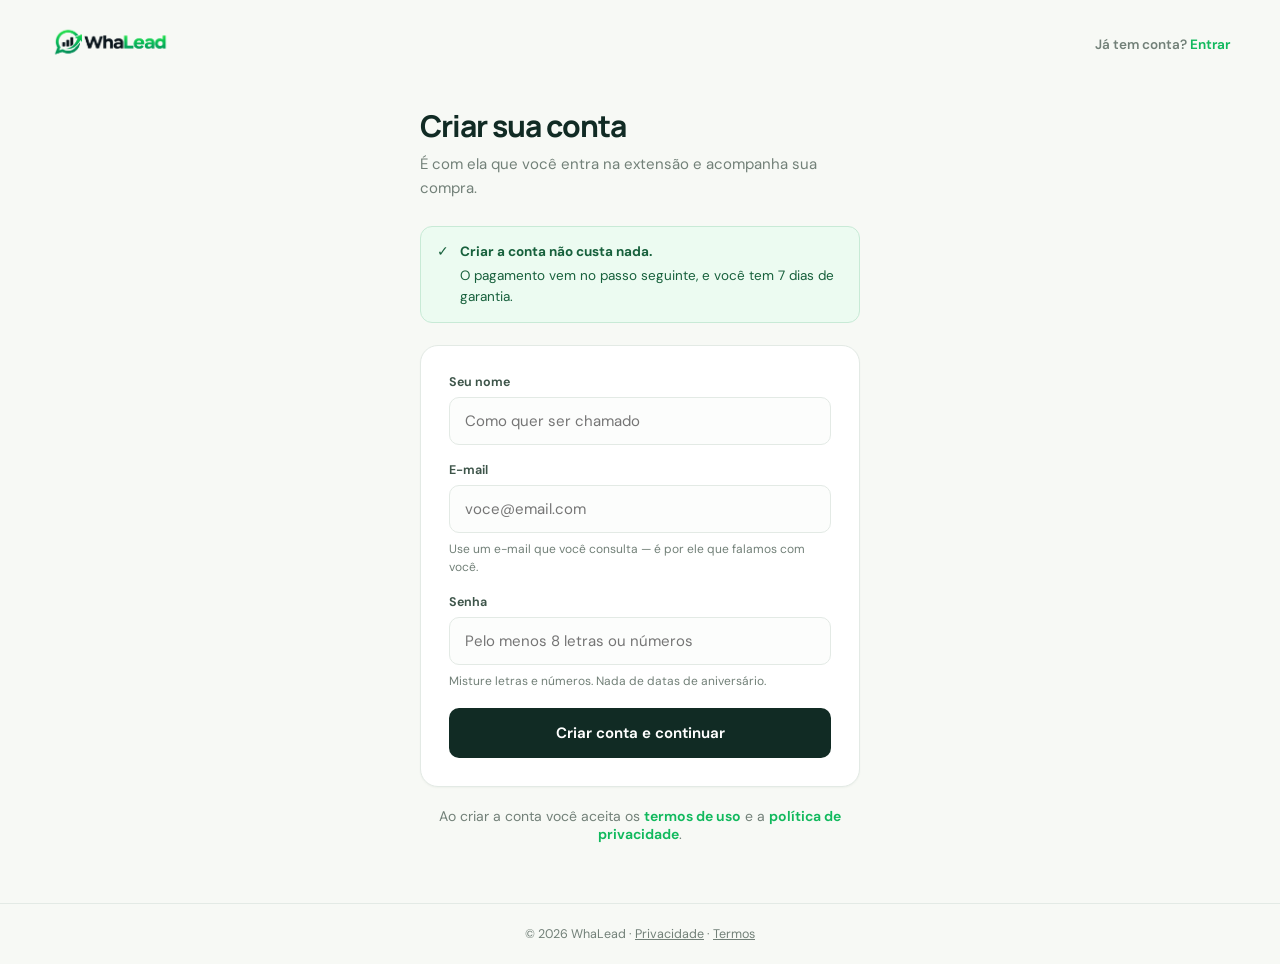
==== criar-conta.html @ 156eeb87 "Add files via upload" ====
<!doctype html>
<html lang="pt-BR">
<head>
<meta charset="utf-8">
<meta name="viewport" content="width=device-width,initial-scale=1">
<title>Criar conta — WhaLead</title>
<meta name="robots" content="noindex">
<link rel="icon" href="brand.png">
<link rel="stylesheet" href="conta.css">
</head>
<body>
<header>
  <a class="brand" href="index.html"><img src="logo-whalead.png" alt="WhaLead"></a>
  <nav>Já tem conta? <a href="entrar.html" style="color:#11b95d;font-weight:650">Entrar</a></nav>
</header>

<main><div class="caixa">
  <h1>Criar sua conta</h1>
  <p class="sub">É com ela que você entra na extensão e acompanha sua compra.</p>

  <div class="selo"><span>✓</span><span><b>Criar a conta não custa nada.</b>
    O pagamento vem no passo seguinte, e você tem
    <span data-t="garantia">7</span> dias de garantia.</span></div>

  <form id="f" novalidate>
    <div class="erro" id="erro"></div>
    <div class="campo">
      <label for="nome">Seu nome</label>
      <input id="nome" autocomplete="name" placeholder="Como quer ser chamado">
    </div>
    <div class="campo">
      <label for="email">E-mail</label>
      <input id="email" type="email" autocomplete="email" placeholder="voce@email.com" required>
      <p class="dica">Use um e-mail que você consulta — é por ele que falamos com você.</p>
    </div>
    <div class="campo">
      <label for="senha">Senha</label>
      <input id="senha" type="password" autocomplete="new-password"
             placeholder="Pelo menos 8 letras ou números" required>
      <p class="dica">Misture letras e números. Nada de datas de aniversário.</p>
    </div>
    <button id="bt" type="submit">Criar conta e continuar</button>
  </form>

  <p class="pe">Ao criar a conta você aceita os <a href="termos.html">termos de uso</a>
    e a <a href="privacidade.html">política de privacidade</a>.</p>
</div></main>

<footer>© <span data-t="ano">2026</span> WhaLead ·
  <a href="privacidade.html">Privacidade</a> · <a href="termos.html">Termos</a></footer>

<script src="config.js"></script>
<script src="comum.js"></script>
<script>
(function () {
  var C = window.WHALEAD_CONFIG || {};
  var f = document.getElementById('f'), bt = document.getElementById('bt'),
      cx = document.getElementById('erro');

  function erro(t) { cx.textContent = t; cx.className = 'erro on';
    bt.disabled = false; bt.textContent = 'Criar conta e continuar'; }

  f.addEventListener('submit', async function (ev) {
    ev.preventDefault();
    cx.className = 'erro';
    var email = document.getElementById('email').value.trim(),
        senha = document.getElementById('senha').value;
    if (!email) return erro('Escreva seu e-mail.');
    if (senha.length < 8) return erro('A senha precisa de pelo menos 8 letras ou números.');

    if (!C.api) {   // servidor ainda não publicado: segue direto ao pagamento
      location.href = C.checkoutUrl || 'index.html';
      return;
    }
    bt.disabled = true; bt.textContent = 'Criando…';
    try {
      var r = await fetch(C.api + '/criar-conta', {
        method: 'POST', headers: { 'content-type': 'application/json' },
        body: JSON.stringify({ nome: document.getElementById('nome').value.trim(),
          email: email, senha: senha, apelido: 'Site' })
      });
      var j = await r.json();
      if (!j.ok) return erro(j.erro === 'ja_existe'
        ? 'Já existe uma conta com esse e-mail. Use "Entrar" ali em cima.'
        : (j.erro || 'Não consegui criar a conta agora. Tente de novo.'));
      localStorage.setItem('wl_sessao', j.sessao);
      localStorage.setItem('wl_email', j.email);
      location.href = 'painel.html?comprar=1';
    } catch (e) {
      erro('Não consegui falar com o servidor. Confira sua internet e tente de novo.');
    }
  });
})();
</script>
</body>
</html>
---- conta.css ----
/* páginas de conta — mesma linguagem visual da página de vendas */
@import url('https://fonts.googleapis.com/css2?family=DM+Sans:wght@400;500;600;700&family=Manrope:wght@600;700;750;800&display=swap');
:root{--green:#64ed92;--bright:#17cb68;--ink:#112b24;--muted:#728078;
  --line:#e3eae5;--cream:#f7f9f5;--bad:#c0392b}
*{box-sizing:border-box}
body{margin:0;color:var(--ink);font-family:'DM Sans',sans-serif;background:var(--cream);
  min-height:100vh;display:grid;grid-template-rows:auto 1fr auto;-webkit-font-smoothing:antialiased}
a{color:inherit;text-decoration:none}
header{height:88px;max-width:1240px;margin:auto;width:100%;display:flex;
  align-items:center;justify-content:space-between;padding:0 30px}
.brand img{height:40px;object-fit:contain;display:block}
header nav{font-size:13.5px;font-weight:600;color:var(--muted)}
header nav a:hover{color:var(--ink)}
main{display:grid;place-items:center;padding:20px 24px 60px;width:100%}
.caixa{width:100%;max-width:440px}
h1{font:750 30px/1.2 Manrope,sans-serif;letter-spacing:-1px;margin:0 0 8px}
.sub{color:var(--muted);font-size:15px;line-height:1.6;margin:0 0 26px}
form,.cartao{background:#fff;border:1px solid var(--line);border-radius:18px;padding:28px;
  box-shadow:0 1px 2px rgba(17,43,36,.04)}
label{display:block;font-size:12.5px;font-weight:650;margin:0 0 7px;color:#3d5449}
.campo{margin-bottom:17px}
input{width:100%;font:inherit;font-size:15px;padding:13px 15px;border:1px solid var(--line);
  border-radius:10px;background:#fcfdfc;color:inherit;transition:border-color .15s}
input:focus{outline:none;border-color:var(--bright);background:#fff;
  box-shadow:0 0 0 3px rgba(23,203,104,.12)}
.dica{font-size:12px;color:var(--muted);margin:7px 0 0;line-height:1.55}
button,.btn{width:100%;border:0;cursor:pointer;font:650 15px 'DM Sans',sans-serif;color:#fff;
  background:var(--ink);border-radius:10px;padding:15px;margin-top:6px;transition:background .18s;
  display:block;text-align:center}
button:hover:not(:disabled),.btn:hover{background:#0b1f1a}
button:disabled{opacity:.55;cursor:progress}
.btn.verde{background:var(--bright)}.btn.verde:hover{background:#14a85b}
.btn.claro{background:#fff;color:var(--ink);border:1px solid var(--line);margin-top:9px}
.btn.claro:hover{background:var(--cream)}
.erro{display:none;background:#fdecea;border:1px solid #f5c6c0;color:var(--bad);
  border-radius:10px;padding:12px 14px;font-size:13.5px;margin-bottom:17px;line-height:1.5}
.erro.on{display:block}
.selo{display:flex;gap:11px;align-items:flex-start;background:#ecfbf1;border:1px solid #c8ead6;
  border-radius:12px;padding:14px 16px;margin-bottom:22px;font-size:13.5px;
  color:#17603c;line-height:1.6}
.selo b{display:block;margin-bottom:2px}
.pe{text-align:center;margin:20px 0 0;font-size:14px;color:var(--muted)}
.pe a{color:#11b95d;font-weight:650}
.esq{text-align:right;margin:-8px 0 17px}
.esq a{font-size:12.5px;color:var(--muted)}
footer{border-top:1px solid var(--line);padding:22px 30px;font-size:12.5px;color:var(--muted);
  text-align:center}
footer a{color:var(--muted);text-decoration:underline}
/* painel */
.pino{display:inline-flex;align-items:center;gap:7px;font-size:12px;font-weight:700;
  padding:6px 13px;border-radius:30px;letter-spacing:.3px}
.p-ativo{background:#ecfbf1;color:#11803f}.p-sem{background:#fdecea;color:var(--bad)}
.p-teste{background:#fff7e6;color:#9a6700}
.cartao h2{font:750 21px Manrope,sans-serif;margin:10px 0 6px;letter-spacing:-.5px}
.cartao h3{font:700 15px Manrope,sans-serif;margin:0 0 14px}
.cartao p{color:var(--muted);margin:0;font-size:14.5px;line-height:1.6}
.cartao+.cartao{margin-top:16px}
dl{display:grid;grid-template-columns:auto 1fr;gap:11px 22px;margin:0;font-size:14.5px}
dt{color:var(--muted)}dd{margin:0;font-weight:600;word-break:break-word}
ol{margin:0;padding-left:20px;color:var(--muted);font-size:14.5px}
ol li{margin-bottom:9px}ol b{color:var(--ink)}
.carregando{text-align:center;padding:70px 0;color:var(--muted)}
.oculto{display:none}
.sairlink{background:none;border:0;color:var(--muted);font:inherit;font-size:13.5px;
  cursor:pointer;padding:8px;width:auto;margin:0}
.sairlink:hover{color:var(--bad);background:none}
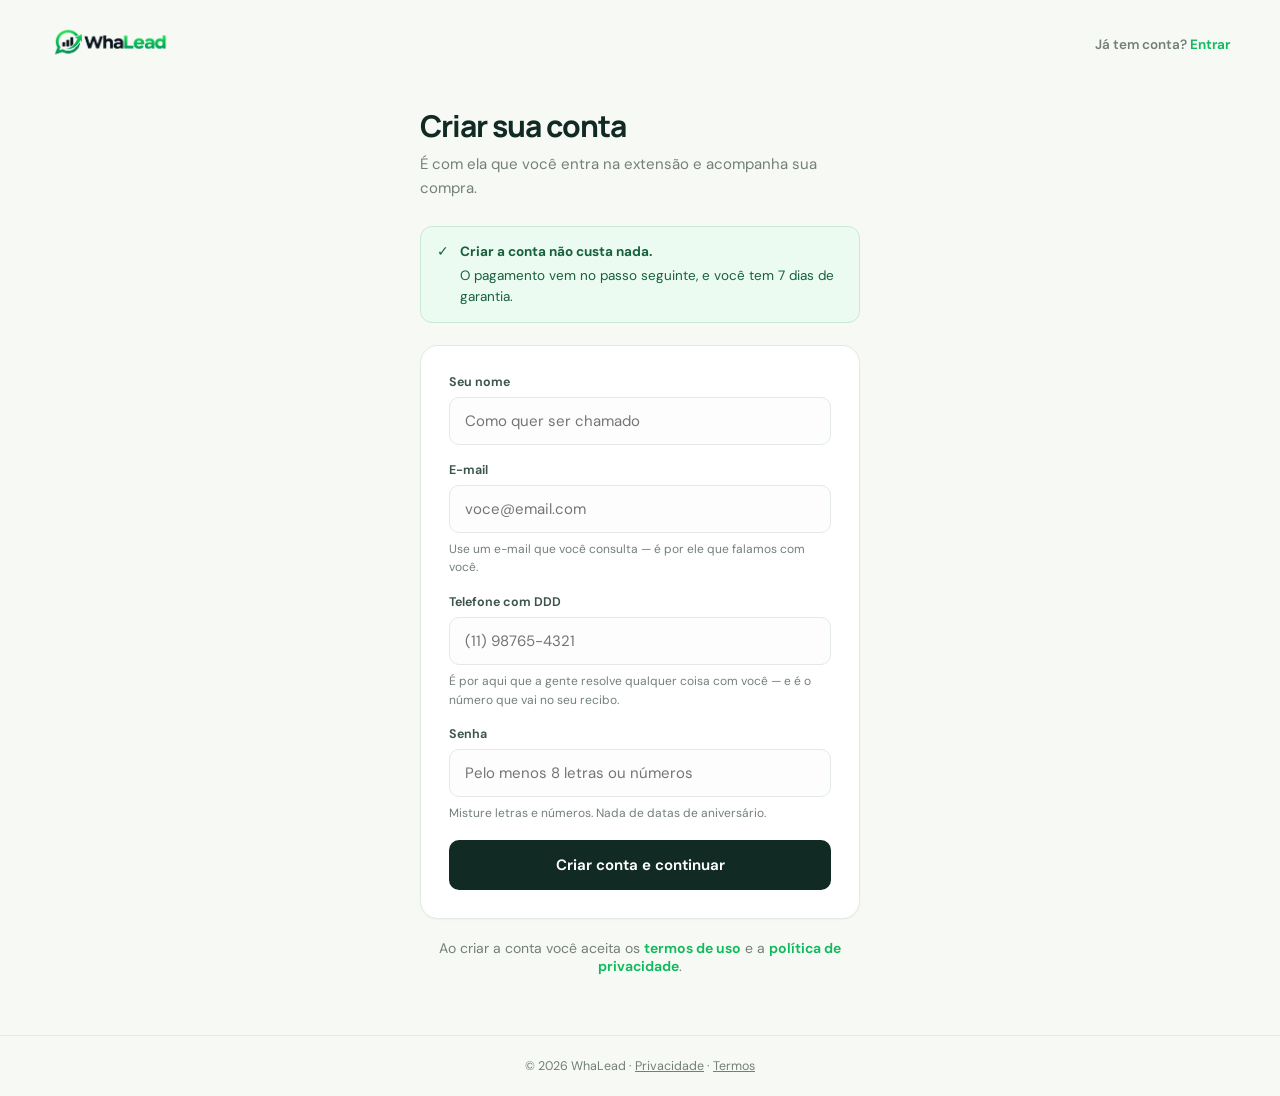
==== commit 644c0809: "Add files via upload" ====
--- a/criar-conta.html
+++ b/criar-conta.html
@@ -34,6 +34,13 @@
       <p class="dica">Use um e-mail que você consulta — é por ele que falamos com você.</p>
     </div>
     <div class="campo">
+      <label for="tel">Telefone com DDD</label>
+      <input id="tel" type="tel" inputmode="numeric" autocomplete="tel"
+             placeholder="(11) 98765-4321" maxlength="16" required>
+      <p class="dica">É por aqui que a gente resolve qualquer coisa com você — e é o
+        número que vai no seu recibo.</p>
+    </div>
+    <div class="campo">
       <label for="senha">Senha</label>
       <input id="senha" type="password" autocomplete="new-password"
              placeholder="Pelo menos 8 letras ou números" required>
@@ -60,12 +67,40 @@
   function erro(t) { cx.textContent = t; cx.className = 'erro on';
     bt.disabled = false; bt.textContent = 'Criar conta e continuar'; }
 
+  /* ---- telefone: a pessoa digita só números e a tela formata sozinha ---- */
+  var so = function (v) {
+    return String(v || '').replace(/\D+/g, '').replace(/^0+/, '')
+      .replace(/^55(?=\d{10,11}$)/, '').slice(0, 11);
+  };
+  function mascara(v) {
+    var n = so(v);
+    if (n.length <= 2)  return n.length ? '(' + n : '';
+    if (n.length <= 6)  return '(' + n.slice(0,2) + ') ' + n.slice(2);
+    if (n.length <= 10) return '(' + n.slice(0,2) + ') ' + n.slice(2,6) + '-' + n.slice(6);
+    return '(' + n.slice(0,2) + ') ' + n.slice(2,7) + '-' + n.slice(7);
+  }
+  function problemaDoTelefone(n) {
+    if (!n) return 'Escreva seu telefone com DDD.';
+    if (n.length < 10) return 'Faltam dígitos no telefone. Escreva o DDD e o número.';
+    if (Number(n.slice(0,2)) < 11) return 'Esse DDD não existe. Confira os dois primeiros dígitos.';
+    if (n.length === 11 && n[2] !== '9')
+      return 'Celular tem 9 na frente do número. Confira, ou tire um dígito se for fixo.';
+    if (/^(\d)\1+$/.test(n.slice(2))) return 'Esse número não parece de verdade. Confira.';
+    return '';
+  }
+  var cTel = document.getElementById('tel');
+  cTel.addEventListener('input', function () { cTel.value = mascara(cTel.value); });
+  cTel.addEventListener('blur', function () { cTel.value = mascara(cTel.value); });
+
   f.addEventListener('submit', async function (ev) {
     ev.preventDefault();
     cx.className = 'erro';
     var email = document.getElementById('email').value.trim(),
-        senha = document.getElementById('senha').value;
+        senha = document.getElementById('senha').value,
+        tel   = so(document.getElementById('tel').value);
     if (!email) return erro('Escreva seu e-mail.');
+    var ruimTel = problemaDoTelefone(tel);
+    if (ruimTel) return erro(ruimTel);
     if (senha.length < 8) return erro('A senha precisa de pelo menos 8 letras ou números.');
 
     if (!C.api) {   // servidor ainda não publicado: segue direto ao pagamento
@@ -77,7 +112,7 @@
       var r = await fetch(C.api + '/criar-conta', {
         method: 'POST', headers: { 'content-type': 'application/json' },
         body: JSON.stringify({ nome: document.getElementById('nome').value.trim(),
-          email: email, senha: senha, apelido: 'Site' })
+          email: email, telefone: tel, senha: senha, apelido: 'Site' })
       });
       var j = await r.json();
       if (!j.ok) return erro(j.erro === 'ja_existe'
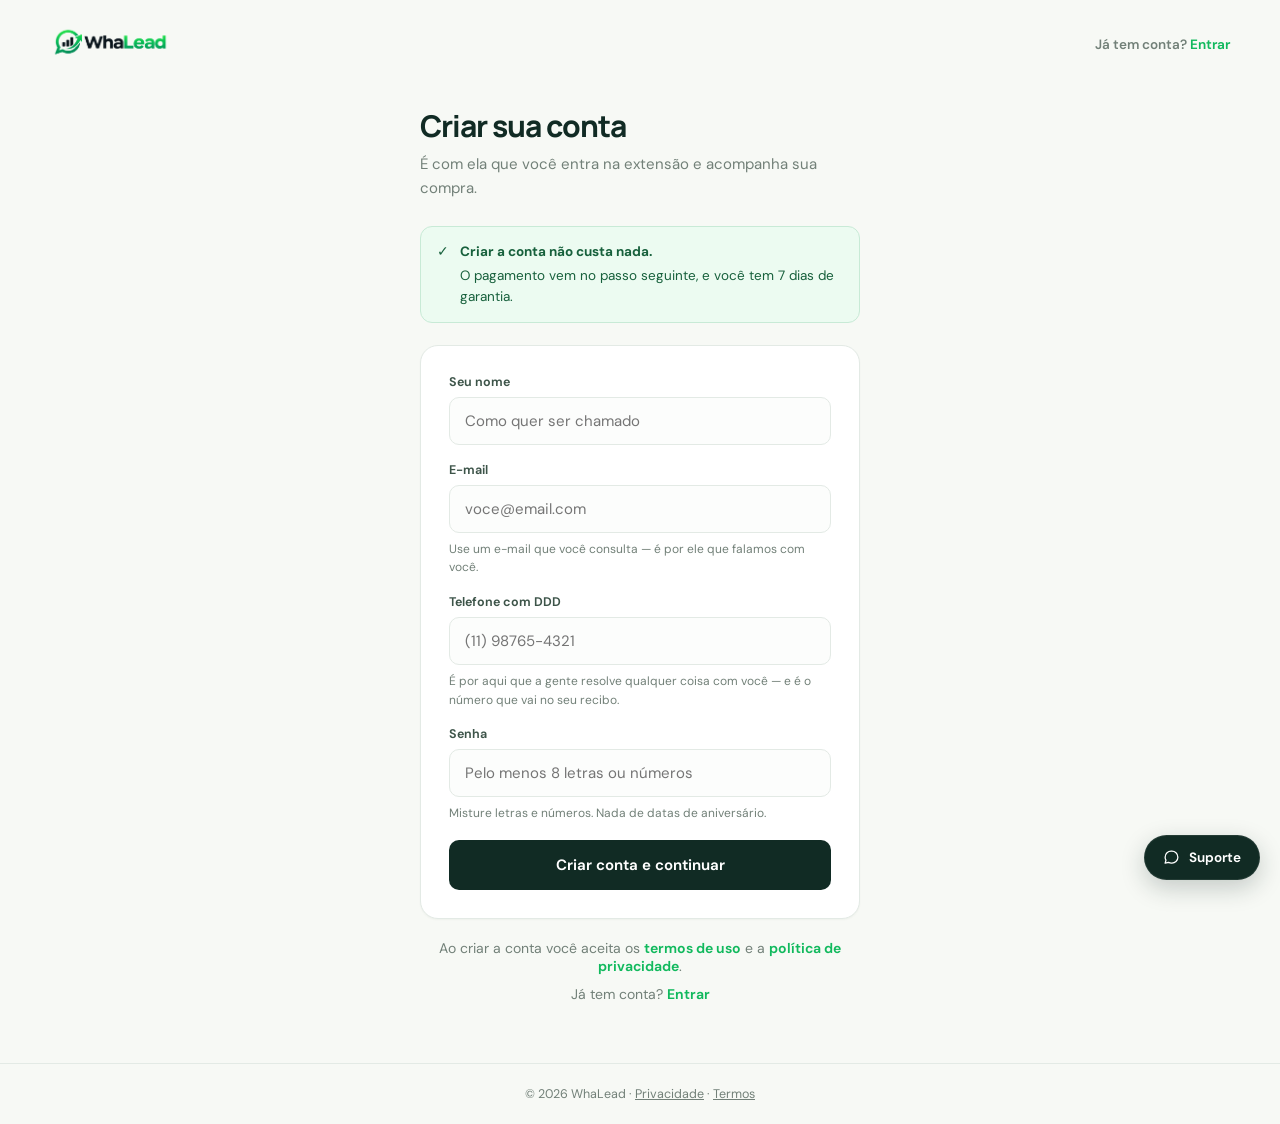
==== commit c0fad28b: "Add files via upload" ====
--- a/criar-conta.html
+++ b/criar-conta.html
@@ -51,6 +51,8 @@
 
   <p class="pe">Ao criar a conta você aceita os <a href="termos.html">termos de uso</a>
     e a <a href="privacidade.html">política de privacidade</a>.</p>
+  <p class="pe" style="margin-top:10px">Já tem conta?
+    <a href="entrar.html">Entrar</a></p>
 </div></main>
 
 <footer>© <span data-t="ano">2026</span> WhaLead ·
--- a/conta.css
+++ b/conta.css
@@ -24,6 +24,15 @@
 input:focus{outline:none;border-color:var(--bright);background:#fff;
   box-shadow:0 0 0 3px rgba(23,203,104,.12)}
 .dica{font-size:12px;color:var(--muted);margin:7px 0 0;line-height:1.55}
+/* O Chrome pinta de azul o campo que ele preenche sozinho e estraga a página.
+   Não dá para mudar o fundo direto: só a sombra interna engana o navegador. */
+input:-webkit-autofill,input:-webkit-autofill:hover,input:-webkit-autofill:focus{
+  -webkit-text-fill-color:var(--ink);-webkit-box-shadow:0 0 0 40px #fcfdfc inset;
+  box-shadow:0 0 0 40px #fcfdfc inset;caret-color:var(--ink);
+  transition:background-color 9999s ease-in-out 0s}
+input:-webkit-autofill:focus{-webkit-box-shadow:0 0 0 40px #fff inset,
+  0 0 0 3px rgba(23,203,104,.12);box-shadow:0 0 0 40px #fff inset,
+  0 0 0 3px rgba(23,203,104,.12)}
 button,.btn{width:100%;border:0;cursor:pointer;font:650 15px 'DM Sans',sans-serif;color:#fff;
   background:var(--ink);border-radius:10px;padding:15px;margin-top:6px;transition:background .18s;
   display:block;text-align:center}
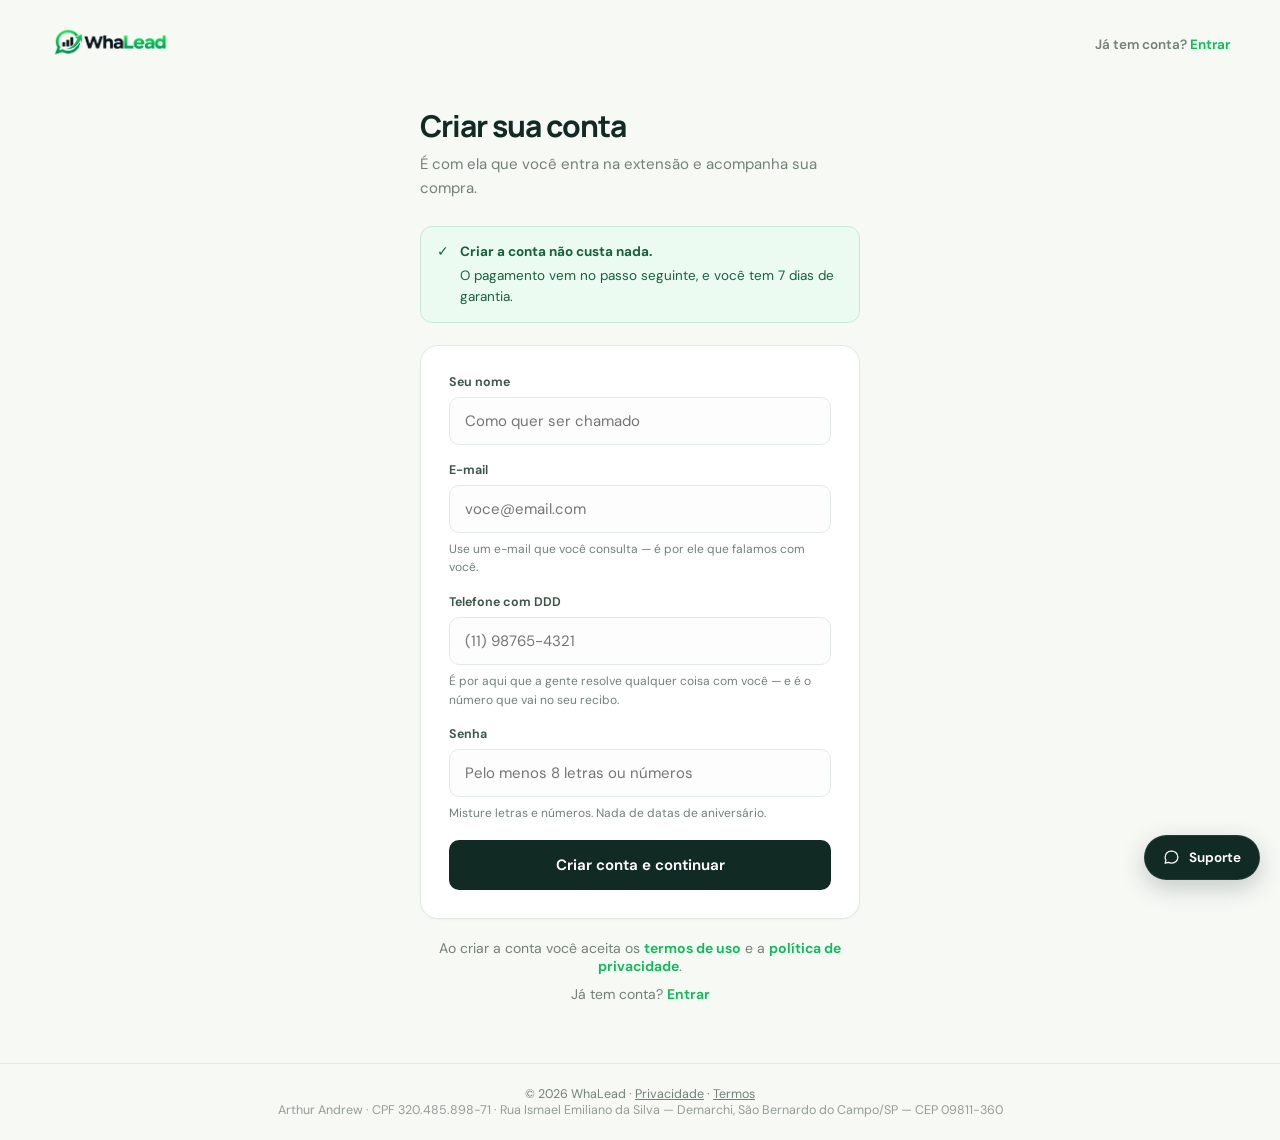
==== commit 5e324a83: "Add files via upload" ====
--- a/criar-conta.html
+++ b/criar-conta.html
@@ -56,10 +56,13 @@
 </div></main>
 
 <footer>© <span data-t="ano">2026</span> WhaLead ·
-  <a href="privacidade.html">Privacidade</a> · <a href="termos.html">Termos</a></footer>
+  <a href="privacidade.html">Privacidade</a> · <a href="termos.html">Termos</a>
+  <!-- Decreto 7.962/2013, art. 2º: quem vende tem que estar identificado
+       em local de fácil visualização, em toda página que oferta ou fecha. -->
+  <br><span style="font-size:12.5px;opacity:.75">Arthur Andrew · CPF 320.485.898-71 · Rua Ismael Emiliano da Silva — Demarchi, São Bernardo do Campo/SP — CEP 09811-360</span></footer>
 
-<script src="config.js"></script>
-<script src="comum.js"></script>
+<script src="config.js?v=10"></script>
+<script src="comum.js?v=10"></script>
 <script>
 (function () {
   var C = window.WHALEAD_CONFIG || {};
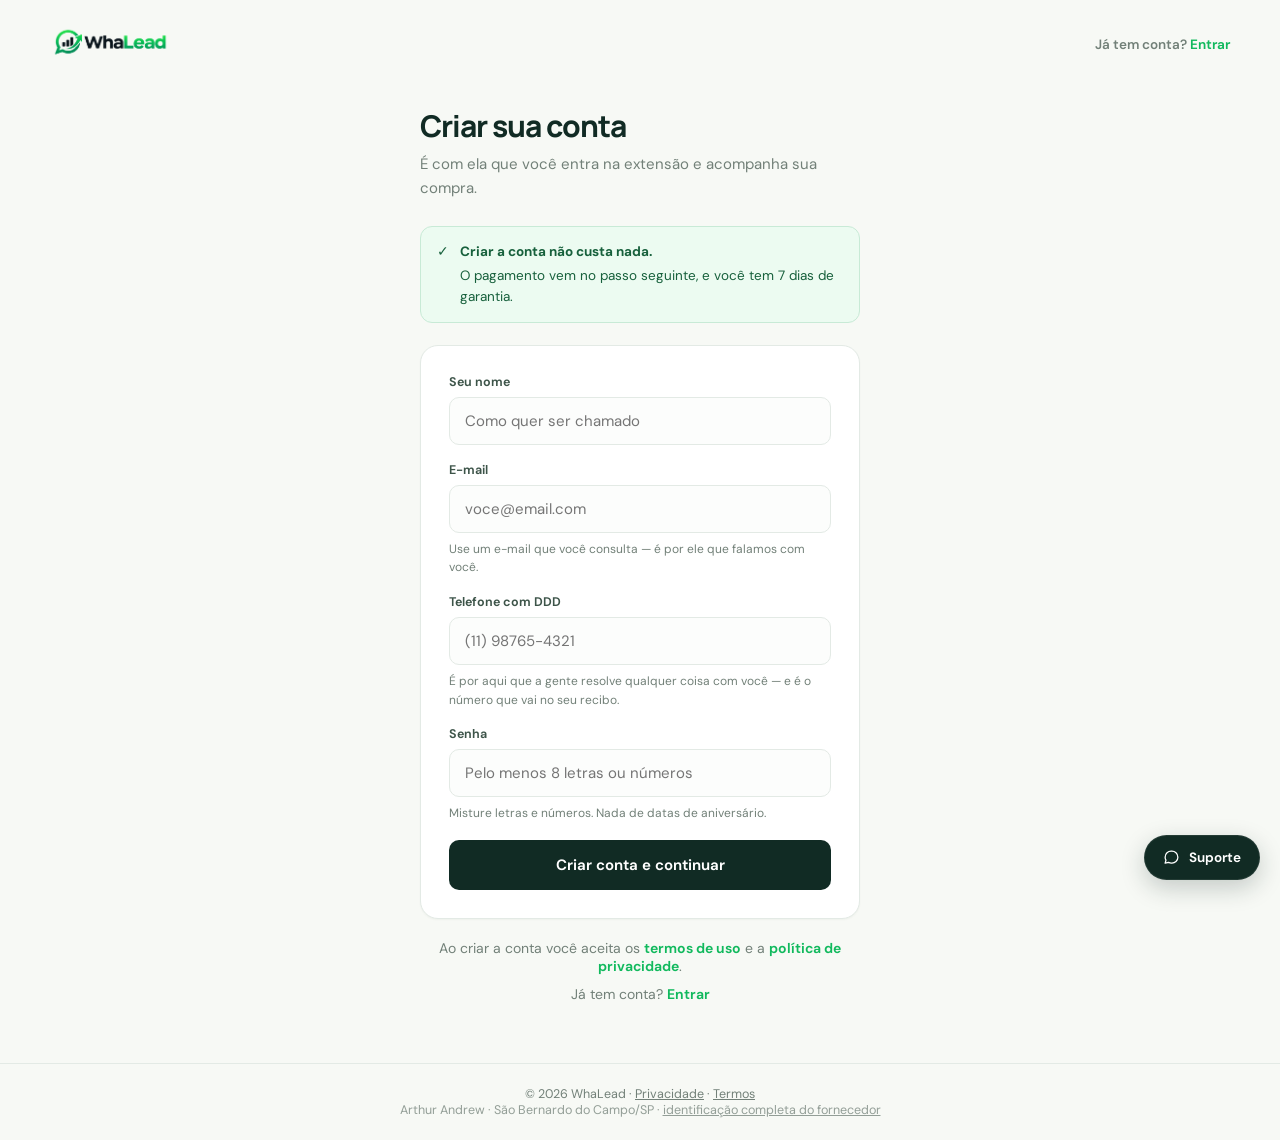
==== commit cc68335a: "Add files via upload" ====
--- a/criar-conta.html
+++ b/criar-conta.html
@@ -59,7 +59,7 @@
   <a href="privacidade.html">Privacidade</a> · <a href="termos.html">Termos</a>
   <!-- Decreto 7.962/2013, art. 2º: quem vende tem que estar identificado
        em local de fácil visualização, em toda página que oferta ou fecha. -->
-  <br><span style="font-size:12.5px;opacity:.75">Arthur Andrew · CPF 320.485.898-71 · Rua Ismael Emiliano da Silva — Demarchi, São Bernardo do Campo/SP — CEP 09811-360</span></footer>
+  <br><span style="font-size:12.5px;opacity:.75">Arthur Andrew · São Bernardo do Campo/SP · <a href="termos.html#identificacao">identificação completa do fornecedor</a></span></footer>
 
 <script src="config.js?v=10"></script>
 <script src="comum.js?v=10"></script>
